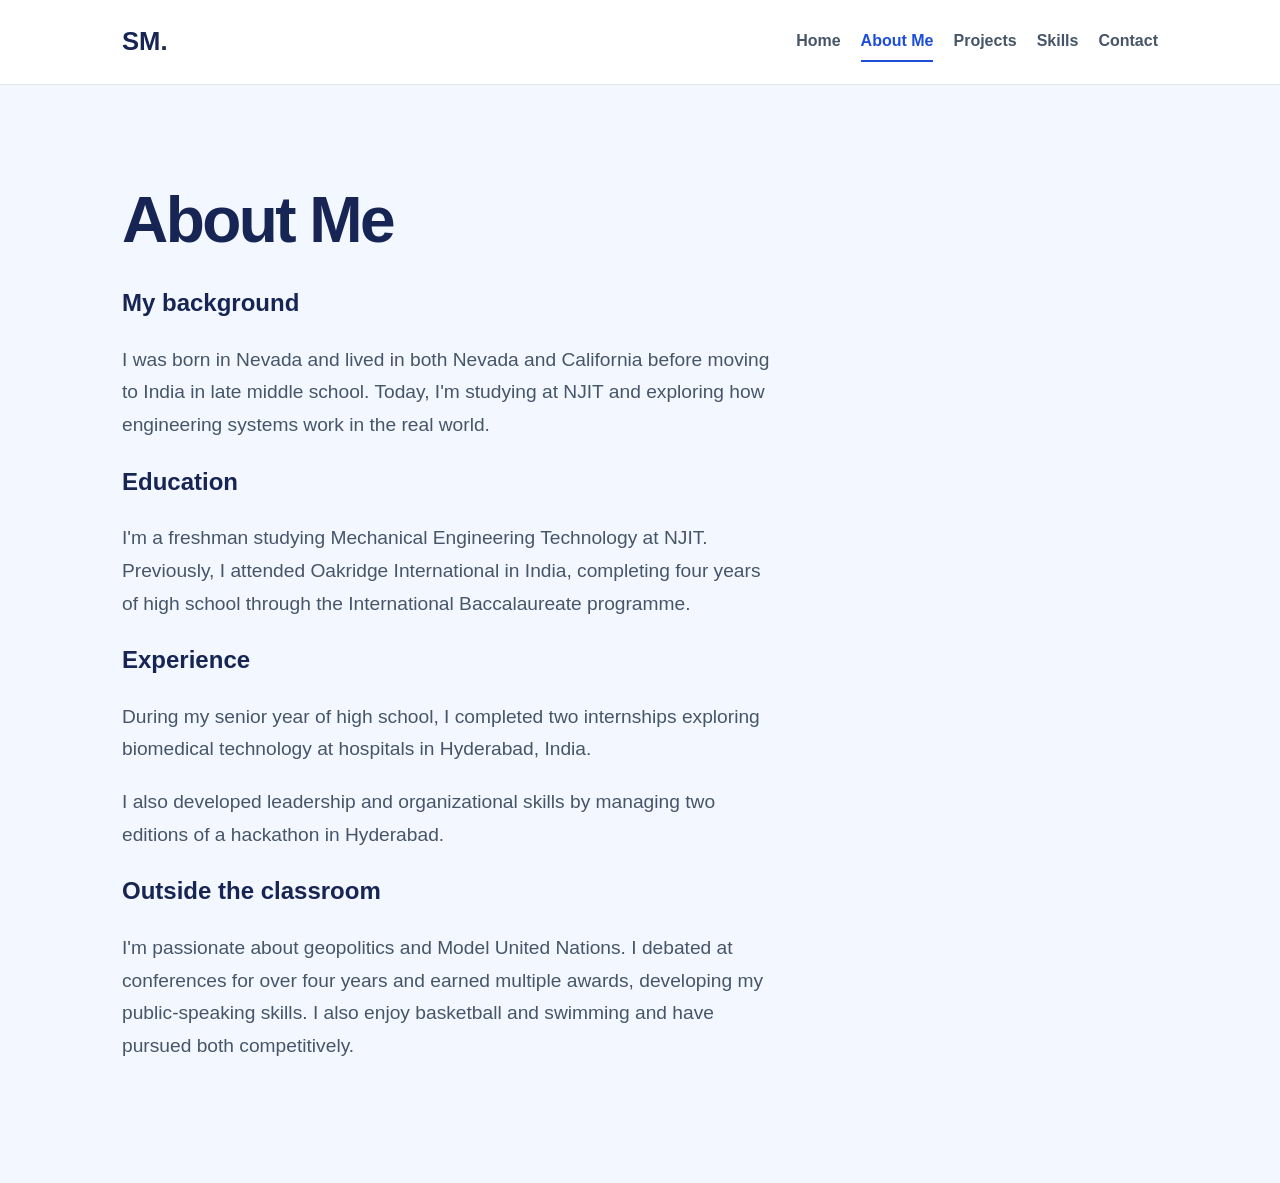
==== about.html @ 59343a07 "Build responsive portfolio website" ====
<!DOCTYPE html>
<html lang="en">
<head>
  <meta charset="UTF-8">
  <meta name="viewport" content="width=device-width, initial-scale=1.0">
  <title>About Me | Srikar Mattegunta</title>
  <link rel="stylesheet" href="styles.css">
  <script src="script.js" defer></script>
</head>
<body>
  <header class="site-header">
  <nav class="navbar" aria-label="Main navigation">
    <a class="logo" href="index.html"
       aria-label="Srikar Mattegunta home">SM.</a>
    <button
      class="menu-toggle"
      type="button"
      aria-controls="nav-links"
      aria-expanded="false"
    >
      <span aria-hidden="true">☰</span> Menu
    </button>

    <div class="nav-links" id="nav-links">
      <a href="index.html">Home</a>
      <a href="about.html" aria-current="page">About Me</a>
      <a href="projects.html">Projects</a>
      <a href="skills.html">Skills</a>
      <a href="contact.html">Contact</a>
    </div>
  </nav>
</header>
 <main>
  <h1>About Me</h1>

  <section>
    <h2>My background</h2>
    <p>
      I was born in Nevada and lived in both Nevada and California
      before moving to India in late middle school. Today, I'm
      studying at NJIT and exploring how engineering systems work
      in the real world.
    </p>
  </section>

  <section>
    <h2>Education</h2>
    <p>
      I'm a freshman studying Mechanical Engineering Technology
      at NJIT. Previously, I attended Oakridge International in
      India, completing four years of high school through the
      International Baccalaureate programme.
    </p>
  </section>

  <section>
    <h2>Experience</h2>
    <p>
      During my senior year of high school, I completed two
      internships exploring biomedical technology at hospitals
      in Hyderabad, India.
    </p>
    <p>
      I also developed leadership and organizational skills
      by managing two editions of a hackathon in Hyderabad.
    </p>
  </section>

  <section>
    <h2>Outside the classroom</h2>
    <p>
      I'm passionate about geopolitics and Model United Nations.
      I debated at conferences for over four years and earned
      multiple awards, developing my public-speaking skills.
      I also enjoy basketball and swimming and have pursued
      both competitively.
    </p>
  </section>
</main>
</body>
</html>
---- styles.css ----
/* Include padding and borders in element widths. */
* {
  box-sizing: border-box;
}

body {
  margin: 0;
  min-height: 100vh;
  background: #f3f7ff;
  color: #172554;
  font-family: Arial, Helvetica, sans-serif;
  line-height: 1.7;
}

/* Keep the content centered with room around it. */
main {
  max-width: 1100px;
  margin: 0 auto;
  padding: 100px 32px;
}

h1 {
  margin: 0 0 28px;
  font-size: 4rem;
  line-height: 1.1;
  letter-spacing: -0.04em;
}

p {
  max-width: 650px;
  margin: 0 0 20px;
  color: #475569;
  font-size: 1.2rem;
}

a {
  color: #1d4ed8;
}

a:hover {
  text-decoration-thickness: 3px;
}

a:focus-visible {
  outline: 3px solid #1d4ed8;
  outline-offset: 5px;
}

/* Adjust spacing and heading size on smaller screens. */
@media (max-width: 600px) {
  main {
    padding: 60px 24px;
  }

  h1 {
    font-size: 2.5rem;
  }
}
.site-header {
  background: #ffffff;
  border-bottom: 1px solid #dce5f2;
}

.navbar {
  max-width: 1100px;
  margin: 0 auto;
  padding: 20px 32px;
  display: flex;
  align-items: center;
  justify-content: space-between;
  flex-wrap: wrap;
  gap: 20px;
}

.logo {
  color: #172554;
  font-size: 1.6rem;
  font-weight: 700;
  text-decoration: none;
}

.nav-links {
  display: flex;
  flex-wrap: wrap;
  gap: 20px;
}

.nav-links a {
  padding: 6px 0;
  color: #475569;
  font-weight: 600;
  text-decoration: none;
  border-bottom: 2px solid transparent;
}

.nav-links a:hover,
.nav-links a[aria-current="page"] {
  color: #1d4ed8;
  border-bottom-color: #1d4ed8;
}

@media (max-width: 600px) {
  .navbar {
    padding: 16px 24px;
  }
}
.project-grid {
  display: grid;
  grid-template-columns: repeat(3, minmax(0, 1fr));
  gap: 24px;
  margin-top: 40px;
}

.project-card {
  padding: 28px;
  background: #ffffff;
  border: 1px solid #dce5f2;
  border-top: 4px solid #1d4ed8;
  border-radius: 16px;
  box-shadow: 0 8px 24px rgba(23, 37, 84, 0.06);
}

.project-card h2 {
  margin: 0 0 16px;
  font-size: 1.35rem;
  line-height: 1.3;
}

.project-card p {
  margin: 0;
  font-size: 1rem;
}

@media (max-width: 850px) {
  .project-grid {
    grid-template-columns: 1fr;
  }
}
.project-card img {
  display: block;
  width: 100%;
  aspect-ratio: 16 / 10;
  object-fit: contain;
  background: #f3f7ff;
  border-radius: 8px;
  margin-bottom: 20px;
}
.project-images {
  display: grid;
  grid-template-columns: repeat(2, minmax(0, 1fr));
  gap: 12px;
  margin-bottom: 20px;
}

.project-images img {
  margin: 0;
}

.email-link {
  display: inline-block;
  padding: 14px 24px;
  background: #1d4ed8;
  color: #ffffff;
  border-radius: 10px;
  font-weight: 700;
  text-decoration: none;
}

.email-link:hover {
  background: #1e40af;
}

.contact-note {
  margin-top: 20px;
  font-size: 0.95rem;
}


.menu-toggle {
  display: none;
  padding: 10px 16px;
  background: #ffffff;
  color: #172554;
  border: 1px solid #1d4ed8;
  border-radius: 8px;
  font: inherit;
  cursor: pointer;
}

.menu-toggle:focus-visible {
  outline: 3px solid #1d4ed8;
  outline-offset: 4px;
}

@media (max-width: 600px) {
  .navbar.menu-ready .menu-toggle {
    display: block;
  }

  .navbar.menu-ready .nav-links {
    display: none;
    flex-basis: 100%;
    flex-direction: column;
    align-items: flex-start;
    gap: 12px;
  }

  .navbar.menu-ready .nav-links.is-open {
    display: flex;
  }
}
.image-preview {
  width: 100%;
  padding: 0;
  border: 0;
  border-radius: 8px;
  background: transparent;
  cursor: zoom-in;
}

#image-dialog {
  width: min(1000px, calc(100vw - 32px));
  max-height: 90vh;
  padding: 20px;
  border: 0;
  border-radius: 16px;
  background: #ffffff;
}

#image-dialog::backdrop {
  background: rgba(15, 23, 42, 0.8);
}

#image-dialog form {
  display: flex;
  justify-content: flex-end;
}

#full-image {
  display: block;
  max-width: 100%;
  max-height: 70vh;
  width: auto;
  height: auto;
  margin: 16px auto 0;
}

.image-close {
  padding: 10px 18px;
  border: 0;
  border-radius: 8px;
  background: #1d4ed8;
  color: #ffffff;
  font: inherit;
  cursor: pointer;
}

.image-preview:focus-visible,
.image-close:focus-visible {
  outline: 3px solid #1d4ed8;
  outline-offset: 4px;
}
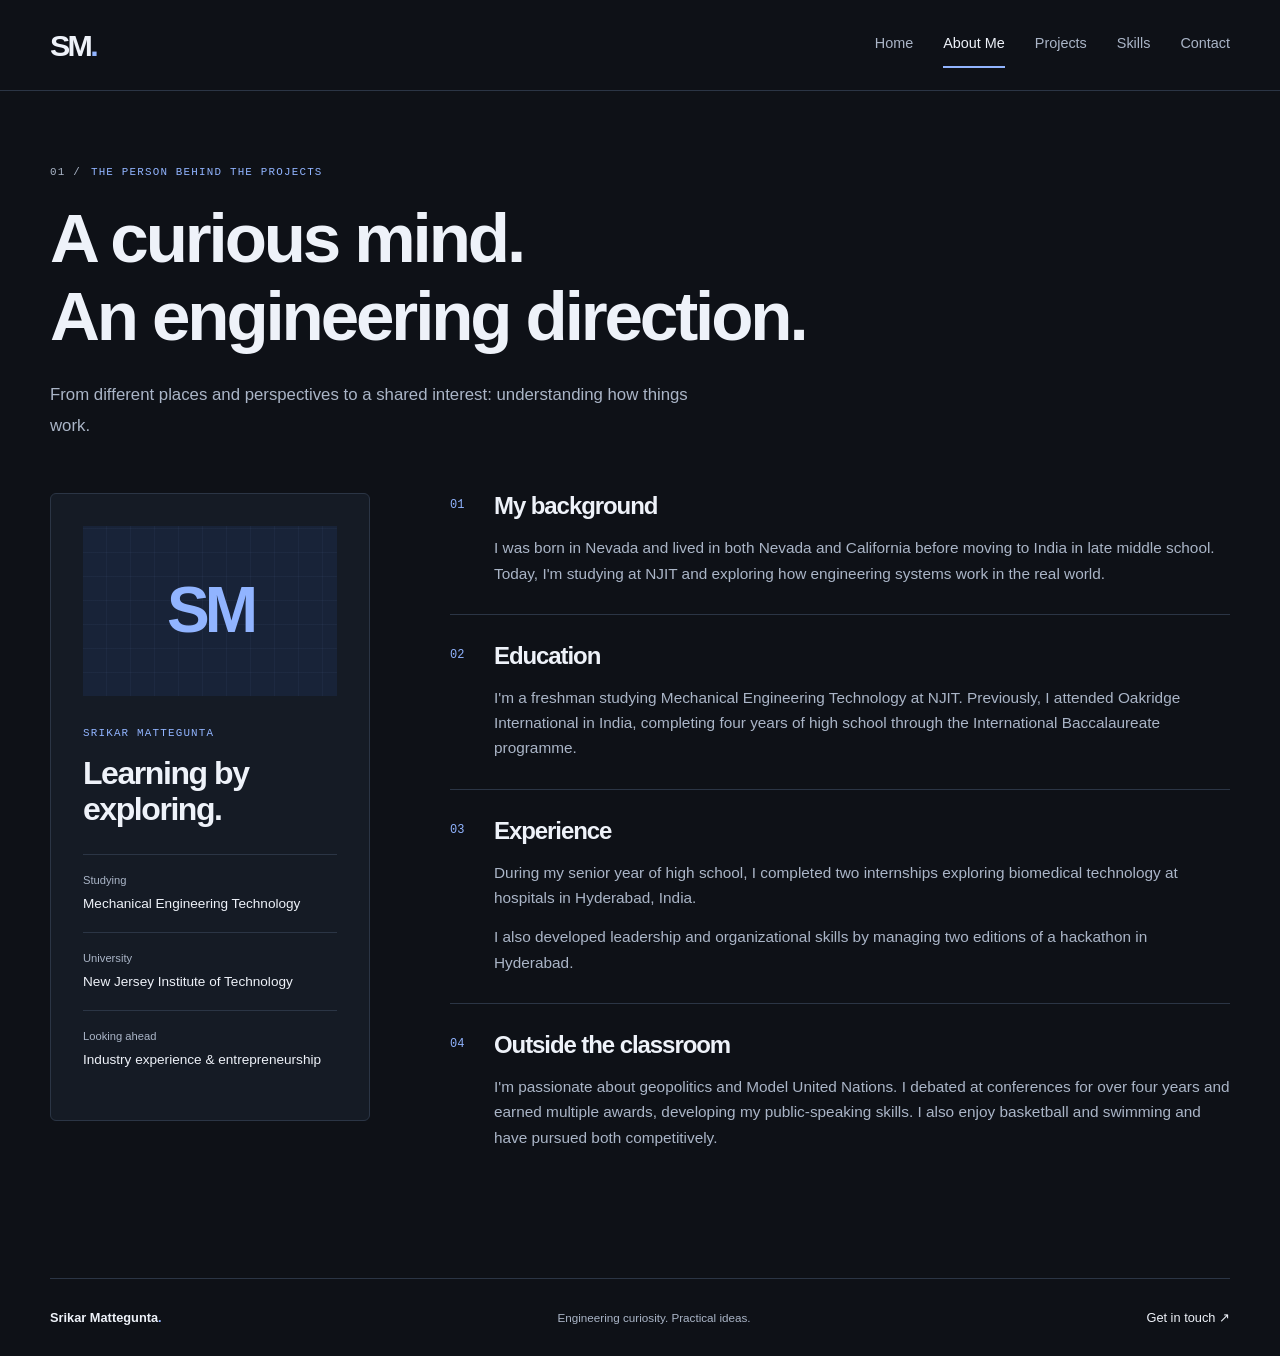
==== commit d6137305: "Redesign portfolio with dark engineering-inspired theme" ====
--- a/about.html
+++ b/about.html
@@ -3,79 +3,53 @@
 <head>
   <meta charset="UTF-8">
   <meta name="viewport" content="width=device-width, initial-scale=1.0">
+  <meta name="description" content="Srikar's background, education at NJIT, biomedical technology internships, leadership, and interests.">
   <title>About Me | Srikar Mattegunta</title>
   <link rel="stylesheet" href="styles.css">
   <script src="script.js" defer></script>
 </head>
 <body>
+  <a class="skip-link" href="#main">Skip to content</a>
   <header class="site-header">
-  <nav class="navbar" aria-label="Main navigation">
-    <a class="logo" href="index.html"
-       aria-label="Srikar Mattegunta home">SM.</a>
-    <button
-      class="menu-toggle"
-      type="button"
-      aria-controls="nav-links"
-      aria-expanded="false"
-    >
-      <span aria-hidden="true">☰</span> Menu
-    </button>
-
-    <div class="nav-links" id="nav-links">
-      <a href="index.html">Home</a>
-      <a href="about.html" aria-current="page">About Me</a>
-      <a href="projects.html">Projects</a>
-      <a href="skills.html">Skills</a>
-      <a href="contact.html">Contact</a>
+    <nav class="navbar wrap" aria-label="Main navigation">
+      <a class="logo" href="index.html" aria-label="Srikar Mattegunta home">SM<span>.</span></a>
+      <button class="menu-toggle" type="button" aria-controls="nav-links" aria-expanded="false">
+        <span aria-hidden="true">☰</span> Menu
+      </button>
+      <div class="nav-links" id="nav-links">
+        <a href="index.html">Home</a>
+        <a href="about.html" aria-current="page">About Me</a>
+        <a href="projects.html">Projects</a>
+        <a href="skills.html">Skills</a>
+        <a href="contact.html">Contact</a>
+      </div>
+    </nav>
+  </header>
+  <main id="main" class="wrap" tabindex="-1">
+    <header class="page-intro">
+      <p class="eyebrow"><span>01 /</span> THE PERSON BEHIND THE PROJECTS</p>
+      <h1>A curious mind.<br>An engineering direction.</h1>
+      <p class="lead">From different places and perspectives to a shared interest: understanding how things work.</p>
+    </header>
+    <div class="about-layout">
+      <aside class="profile-panel">
+        <div class="monogram" aria-hidden="true">SM<span>.</span></div>
+        <p class="eyebrow">SRIKAR MATTEGUNTA</p>
+        <h2>Learning by<br>exploring.</h2>
+        <dl><div><dt>Studying</dt><dd>Mechanical Engineering Technology</dd></div><div><dt>University</dt><dd>New Jersey Institute of Technology</dd></div><div><dt>Looking ahead</dt><dd>Industry experience &amp; entrepreneurship</dd></div></dl>
+      </aside>
+      <div class="story-list">
+        <section class="story"><span class="section-number" aria-hidden="true">01</span><div><h2>My background</h2><p>I was born in Nevada and lived in both Nevada and California before moving to India in late middle school. Today, I'm studying at NJIT and exploring how engineering systems work in the real world.</p></div></section>
+        <section class="story"><span class="section-number" aria-hidden="true">02</span><div><h2>Education</h2><p>I'm a freshman studying Mechanical Engineering Technology at NJIT. Previously, I attended Oakridge International in India, completing four years of high school through the International Baccalaureate programme.</p></div></section>
+        <section class="story"><span class="section-number" aria-hidden="true">03</span><div><h2>Experience</h2><p>During my senior year of high school, I completed two internships exploring biomedical technology at hospitals in Hyderabad, India.</p><p>I also developed leadership and organizational skills by managing two editions of a hackathon in Hyderabad.</p></div></section>
+        <section class="story"><span class="section-number" aria-hidden="true">04</span><div><h2>Outside the classroom</h2><p>I'm passionate about geopolitics and Model United Nations. I debated at conferences for over four years and earned multiple awards, developing my public-speaking skills. I also enjoy basketball and swimming and have pursued both competitively.</p></div></section>
+      </div>
     </div>
-  </nav>
-</header>
- <main>
-  <h1>About Me</h1>
-
-  <section>
-    <h2>My background</h2>
-    <p>
-      I was born in Nevada and lived in both Nevada and California
-      before moving to India in late middle school. Today, I'm
-      studying at NJIT and exploring how engineering systems work
-      in the real world.
-    </p>
-  </section>
-
-  <section>
-    <h2>Education</h2>
-    <p>
-      I'm a freshman studying Mechanical Engineering Technology
-      at NJIT. Previously, I attended Oakridge International in
-      India, completing four years of high school through the
-      International Baccalaureate programme.
-    </p>
-  </section>
-
-  <section>
-    <h2>Experience</h2>
-    <p>
-      During my senior year of high school, I completed two
-      internships exploring biomedical technology at hospitals
-      in Hyderabad, India.
-    </p>
-    <p>
-      I also developed leadership and organizational skills
-      by managing two editions of a hackathon in Hyderabad.
-    </p>
-  </section>
-
-  <section>
-    <h2>Outside the classroom</h2>
-    <p>
-      I'm passionate about geopolitics and Model United Nations.
-      I debated at conferences for over four years and earned
-      multiple awards, developing my public-speaking skills.
-      I also enjoy basketball and swimming and have pursued
-      both competitively.
-    </p>
-  </section>
-</main>
+  </main>
+  <footer class="site-footer wrap">
+    <a class="footer-name" href="index.html">Srikar Mattegunta<span>.</span></a>
+    <p>Engineering curiosity. Practical ideas.</p>
+    <a href="contact.html">Get in touch <span aria-hidden="true">↗</span></a>
+  </footer>
 </body>
 </html>
--- a/styles.css
+++ b/styles.css
@@ -1,262 +1,199 @@
-/* Include padding and borders in element widths. */
-* {
-  box-sizing: border-box;
+/* Shared design tokens keep all five pages visually consistent. */
+:root {
+  color-scheme: dark;
+  --bg: #0e1117;
+  --surface: #151b25;
+  --surface-raised: #1b2432;
+  --text: #eef2f9;
+  --muted: #aab5c7;
+  --accent: #91b4ff;
+  --line: #2b3545;
 }
-
-body {
-  margin: 0;
-  min-height: 100vh;
-  background: #f3f7ff;
-  color: #172554;
-  font-family: Arial, Helvetica, sans-serif;
-  line-height: 1.7;
+* { box-sizing: border-box; }
+html { scroll-padding-top: 2rem; }
+body { margin: 0; min-height: 100vh; background: var(--bg); color: var(--text); font-family: Arial, Helvetica, sans-serif; line-height: 1.65; }
+body:has(dialog[open]) { overflow: hidden; }
+.wrap { width: min(1180px, calc(100% - 96px)); margin-inline: auto; }
+main { min-height: calc(100vh - 210px); padding-bottom: 100px; }
+h1, h2, h3, p { margin: 0; }
+h1, h2, h3 { line-height: 1.12; letter-spacing: -.045em; }
+h1 { font-size: clamp(2.75rem, 5.4vw, 4.75rem); font-weight: 700; }
+h2 { font-size: clamp(1.7rem, 3vw, 2.6rem); }
+h3 { font-size: 1.2rem; letter-spacing: -.025em; }
+p { color: var(--muted); }
+a { color: var(--accent); text-underline-offset: 5px; }
+button { font: inherit; cursor: pointer; }
+img { display: block; max-width: 100%; }
+a, button { -webkit-tap-highlight-color: transparent; }
+:where(a, button):focus-visible { outline: 3px solid var(--accent); outline-offset: 5px; }
+main:focus { outline: none; }
+.accent, .logo span, .footer-name span { color: var(--accent); }
+.skip-link { position: fixed; top: 10px; left: 16px; z-index: 20; padding: 10px 18px; background: var(--text); color: var(--bg); transform: translateY(-180%); }
+.skip-link:focus { transform: translateY(0); }
+.site-header { border-bottom: 1px solid var(--line); }
+.navbar { min-height: 90px; display: flex; justify-content: space-between; align-items: center; gap: 28px; }
+.logo { color: var(--text); font-size: 1.9rem; line-height: 1; font-weight: 800; letter-spacing: -.09em; text-decoration: none; padding: 8px 0; }
+.nav-links { display: flex; align-items: center; gap: 30px; }
+.nav-links a { color: var(--muted); font-size: .9rem; text-decoration: none; padding: 10px 0; border-bottom: 2px solid transparent; }
+.nav-links a:hover, .nav-links a[aria-current="page"] { color: var(--text); border-bottom-color: var(--accent); }
+.menu-toggle { display: none; border: 1px solid var(--line); background: var(--surface); color: var(--text); border-radius: 5px; padding: 9px 14px; }
+.eyebrow { display: flex; align-items: center; gap: 10px; color: var(--accent); font-family: "SFMono-Regular", Consolas, monospace; font-size: .68rem; font-weight: 500; letter-spacing: .11em; line-height: 1.7; text-transform: uppercase; }
+.eyebrow > span { color: var(--muted); }
+.status-dot { flex: 0 0 7px; width: 7px; height: 7px; background: var(--accent); border-radius: 50%; box-shadow: 0 0 0 5px #91b4ff12; }
+.hero { display: grid; grid-template-columns: 1.15fr 1fr; align-items: center; gap: 65px; padding: 78px 0 64px; }
+.hero h1 { font-size: clamp(3.8rem, 6.8vw, 6rem); line-height: 1.02; margin: 26px 0 22px; letter-spacing: -.065em; }
+.hero-line { color: var(--text); font-size: clamp(1.25rem, 2.2vw, 1.8rem); letter-spacing: -.035em; margin-bottom: 18px; }
+.hero-line em { color: var(--accent); font-family: Georgia, serif; font-weight: 400; }
+.lead { max-width: 640px; font-size: 1.05rem; line-height: 1.85; }
+.hero .lead { max-width: 465px; font-size: .98rem; }
+.actions { display: flex; align-items: center; flex-wrap: wrap; gap: 24px; margin-top: 30px; }
+.button { display: inline-flex; justify-content: center; align-items: center; gap: 28px; padding: 13px 20px; background: var(--accent); color: #101b30; border: 1px solid var(--accent); border-radius: 4px; font-size: .87rem; font-weight: 700; text-decoration: none; }
+.button:hover { background: #bbd0ff; border-color: #bbd0ff; }
+.text-link { display: inline-flex; align-items: center; gap: 14px; color: var(--text); font-size: .87rem; font-weight: 600; text-decoration: none; }
+.text-link:hover { color: var(--accent); text-decoration: underline; }
+.blueprint { background: #131c2c; border: 1px solid #314361; border-radius: 8px; color: var(--accent); transform: rotate(2deg); box-shadow: 0 24px 70px #0003; overflow: hidden; }
+.blueprint-label, .blueprint-bottom { display: flex; justify-content: space-between; gap: 12px; padding: 18px 20px; font: .58rem/1.5 "SFMono-Regular", Consolas, monospace; letter-spacing: .08em; }
+.blueprint-label { border-bottom: 1px solid #314361; }
+.blueprint-bottom { border-top: 1px solid #314361; }
+.engineering-art { display: block; width: 100%; height: auto; }
+.intro-strip { display: grid; grid-template-columns: repeat(3, 1fr); border-block: 1px solid var(--line); padding: 22px 0; gap: 20px; }
+.intro-strip p { font-size: .78rem; }
+.intro-strip span { color: var(--accent); font: .7rem monospace; margin-right: 12px; }
+.selected-work { padding-top: 70px; }
+.section-heading { display: flex; justify-content: space-between; align-items: end; gap: 24px; margin-bottom: 30px; }
+.section-heading .eyebrow { margin-bottom: 13px; }
+.work-grid { display: grid; grid-template-columns: repeat(3, minmax(0, 1fr)); gap: 25px; }
+.work-card { min-width: 0; display: block; text-decoration: none; color: var(--text); }
+.work-image { display: flex; align-items: center; justify-content: center; height: 200px; padding: 22px; background: #dce3ef; border: 1px solid var(--line); border-radius: 5px; overflow: hidden; }
+.work-image img { width: 100%; height: 100%; object-fit: contain; transition: transform .2s ease; }
+.dark-image { background: #20252d; }
+.work-card:hover .work-image img { transform: scale(1.04); }
+.work-card:hover h3 { color: var(--accent); }
+.work-meta { display: flex; justify-content: space-between; color: var(--accent); font: .65rem/1.5 monospace; letter-spacing: .08em; padding: 20px 0 10px; }
+.work-card p { font-size: .85rem; margin-top: 9px; }
+.site-footer { display: flex; justify-content: space-between; align-items: center; gap: 20px; padding-block: 28px; border-top: 1px solid var(--line); }
+.site-footer a { color: var(--text); font-size: .8rem; text-decoration: none; }
+.site-footer a:hover { color: var(--accent); }
+.site-footer p { font-size: .73rem; }
+.footer-name { font-weight: 700; }
+.page-intro { padding: 72px 0 52px; }
+.page-intro h1 { margin: 19px 0 24px; }
+.about-layout { display: grid; grid-template-columns: 320px 1fr; align-items: start; gap: 80px; }
+.profile-panel { background: var(--surface); border: 1px solid var(--line); padding: 32px; border-radius: 6px; }
+.monogram { display: grid; place-items: center; width: 100%; aspect-ratio: 1.5; background: repeating-linear-gradient(0deg, transparent 0 23px, #91b4ff0b 23px 24px), repeating-linear-gradient(90deg, transparent 0 23px, #91b4ff0b 23px 24px), #182338; color: var(--accent); font-size: 4rem; font-weight: 800; letter-spacing: -.08em; margin-bottom: 28px; }
+.monogram span { display: none; }
+.profile-panel h2 { margin: 14px 0 26px; font-size: 2rem; }
+dl { margin: 0; }
+dl div { padding: 16px 0; border-top: 1px solid var(--line); }
+dt { color: var(--muted); font-size: .7rem; margin-bottom: 4px; }
+dd { margin: 0; font-size: .85rem; }
+.story { display: grid; grid-template-columns: 30px 1fr; gap: 14px; padding: 28px 0; border-top: 1px solid var(--line); }
+.story:first-child { padding-top: 0; border-top: 0; }
+.section-number { color: var(--accent); font: .75rem/2 monospace; }
+.story h2 { font-size: 1.5rem; margin-bottom: 15px; }
+.story p { font-size: .96rem; }
+.story p + p { margin-top: 14px; }
+.project-feature { display: grid; grid-template-columns: .85fr 1.4fr; gap: 50px; align-items: center; padding: 45px 0; border-top: 1px solid var(--line); scroll-margin-top: 30px; }
+.project-copy h2 { font-size: clamp(1.65rem, 3vw, 2.3rem); margin: 18px 0; }
+.project-copy p:not(.eyebrow) { font-size: .95rem; }
+.project-copy .project-note { margin-top: 16px; font-size: .8rem; }
+.image-hint { display: block; color: var(--accent); font-size: .75rem; margin-top: 23px; }
+.project-images { display: grid; grid-template-columns: repeat(2, minmax(0, 1fr)); gap: 14px; padding: 18px; background: var(--surface); border: 1px solid var(--line); border-radius: 6px; }
+.project-images img { width: 100%; height: 285px; object-fit: contain; padding: 8px; background: #242b36; border-radius: 3px; }
+.image-preview { position: relative; min-width: 0; padding: 0; border: 1px solid #46536a; border-radius: 4px; background: transparent; cursor: zoom-in; }
+.image-preview:hover { border-color: var(--accent); }
+#image-dialog { width: min(1100px, calc(100% - 32px)); max-height: 92vh; padding: 18px; border: 1px solid #4d5f7b; border-radius: 8px; background: var(--surface); color: var(--text); }
+#image-dialog::backdrop { background: #05080fe8; }
+#image-dialog form { display: flex; justify-content: flex-end; }
+#full-image { max-width: 100%; max-height: 72vh; width: auto; height: auto; margin: 18px auto 0; }
+.image-close { padding: 9px 18px; border: 1px solid var(--accent); border-radius: 4px; background: var(--accent); color: #101b30; font-weight: 600; }
+.image-close span { margin-left: 16px; }
+.skill-grid { display: grid; grid-template-columns: repeat(3, minmax(0, 1fr)); gap: 24px; }
+.skill-card { display: flex; flex-direction: column; align-items: start; background: var(--surface); border: 1px solid var(--line); border-radius: 6px; padding: 30px; }
+.skill-symbol { display: grid; place-items: center; width: 52px; height: 52px; margin-bottom: 32px; border: 1px solid #3e5273; color: var(--accent); font: 1.4rem monospace; border-radius: 5px; }
+.skill-card h2 { font-size: 1.5rem; margin: 14px 0; }
+.skill-card p:not(.eyebrow), .skill-card li { font-size: .9rem; }
+.skill-card ul { padding-left: 18px; margin: 25px 0 30px; color: var(--muted); }
+.skill-card li { padding: 7px 0; }
+.skill-card li::marker { color: var(--accent); }
+.skill-card .text-link { margin-top: auto; padding-top: 20px; border-top: 1px solid var(--line); width: 100%; font-size: .8rem; }
+.learning-note { border-left: 2px solid var(--accent); padding-left: 26px; margin-top: 60px; max-width: 710px; }
+.learning-note h2 { font-size: 1.65rem; margin: 12px 0; }
+.learning-note > p:last-child { font-size: .95rem; }
+.contact-panel { display: grid; grid-template-columns: 1.35fr 1fr; gap: 30px; padding: 50px; border: 1px solid var(--line); border-radius: 6px; background: var(--surface); }
+.contact-panel h2 { font-size: 3rem; margin: 22px 0; }
+.contact-email { display: inline-flex; align-items: center; gap: 30px; font-size: clamp(1.05rem, 2.6vw, 1.8rem); text-decoration: none; border-bottom: 1px solid var(--accent); padding-bottom: 10px; }
+.contact-email:hover { color: var(--text); }
+.contact-note { max-width: 390px; font-size: .8rem; margin-top: 20px; }
+.contact-art { display: grid; place-content: center; text-align: center; border-left: 1px solid var(--line); }
+.contact-art > span { font: 9rem/1 Georgia, serif; color: var(--accent); }
+.contact-art p { font: .6rem/1.5 monospace; letter-spacing: .08em; margin-top: 22px; }
+.contact-bottom { display: flex; justify-content: space-between; gap: 24px; margin-top: 30px; }
+.contact-bottom p { font-size: .85rem; }
+/* Tablet layout: keep images and text readable as columns narrow. */
+@media (max-width: 960px) {
+  .wrap { width: calc(100% - 56px); }
+  .hero { gap: 30px; }
+  .hero h1 { font-size: 4rem; }
+  .hero .eyebrow { font-size: .6rem; }
+  .actions { gap: 17px; }
+  .blueprint-label, .blueprint-bottom { padding: 15px 12px; font-size: .48rem; }
+  .about-layout { grid-template-columns: 260px 1fr; gap: 36px; }
+  .project-feature { grid-template-columns: 1fr; gap: 24px; }
+  .project-copy { max-width: 650px; }
+  .project-images img { height: 310px; }
+  .skill-grid { gap: 14px; }
+  .skill-card { padding: 22px; }
+  .work-grid { gap: 16px; }
+  .work-image { height: 160px; padding: 14px; }
+  .contact-panel { padding: 32px; }
 }
-
-/* Keep the content centered with room around it. */
-main {
-  max-width: 1100px;
-  margin: 0 auto;
-  padding: 100px 32px;
+@media (max-width: 720px) {
+  .hero { grid-template-columns: 1fr; padding-top: 45px; }
+  .hero h1 { font-size: clamp(3.5rem, 10vw, 5rem); }
+  .hero .lead { max-width: 580px; }
+  .blueprint { max-width: 440px; width: 100%; margin: 18px auto 0; transform: rotate(0); }
+  .blueprint-label, .blueprint-bottom { font-size: .58rem; }
+  .intro-strip { grid-template-columns: 1fr; gap: 9px; }
+  .work-grid, .skill-grid, .about-layout { grid-template-columns: 1fr; }
+  .work-image { height: 240px; padding: 25px; }
+  .work-grid { gap: 35px; }
+  .profile-panel { display: none; }
+  .skill-grid { gap: 20px; }
+  .skill-card { padding: 28px; }
+  .contact-panel { grid-template-columns: 1fr; }
+  .contact-art { display: none; }
+  .contact-bottom { flex-direction: column; gap: 10px; }
+  .site-footer { flex-wrap: wrap; }
 }
-
-h1 {
-  margin: 0 0 28px;
-  font-size: 4rem;
-  line-height: 1.1;
-  letter-spacing: -0.04em;
+/* Navigation stays visible without JavaScript; enhanced menu collapses on phones. */
+@media (max-width: 600px) {
+  .wrap { width: calc(100% - 40px); }
+  .navbar { min-height: 76px; flex-wrap: wrap; gap: 0; padding-block: 16px; }
+  .navbar.menu-ready .menu-toggle { display: block; }
+  .nav-links { width: 100%; flex-wrap: wrap; gap: 16px; margin-top: 16px; }
+  .navbar.menu-ready .nav-links { display: none; flex-direction: column; align-items: stretch; gap: 2px; border-top: 1px solid var(--line); padding-top: 10px; }
+  .navbar.menu-ready .nav-links.is-open { display: flex; }
+  .nav-links a { padding: 11px 6px; }
+  main { padding-bottom: 65px; }
+  .hero { padding-bottom: 38px; }
+  .hero .eyebrow { font-size: .62rem; letter-spacing: .06em; }
+  .hero-line { font-size: 1.4rem; }
+  .hero h1 { margin-top: 22px; }
+  .lead { font-size: 1rem; }
+  .actions { gap: 22px; }
+  .selected-work { padding-top: 45px; }
+  .section-heading { align-items: start; flex-direction: column; gap: 18px; }
+  .page-intro { padding: 45px 0 35px; }
+  .page-intro h1 { font-size: clamp(2.4rem, 9vw, 3.3rem); }
+  .project-feature { padding: 32px 0; }
+  .project-images { gap: 10px; padding: 10px; }
+  .project-images img { height: 195px; padding: 4px; }
+  .contact-panel { padding: 25px 20px; }
+  .contact-email { gap: 16px; }
+  .site-footer { align-items: start; flex-direction: column; gap: 10px; }
+  .story { grid-template-columns: 24px 1fr; gap: 10px; }
 }
-
-p {
-  max-width: 650px;
-  margin: 0 0 20px;
-  color: #475569;
-  font-size: 1.2rem;
+@media (prefers-reduced-motion: reduce) {
+  *, *::before, *::after { transition: none !important; scroll-behavior: auto !important; }
 }
-
-a {
-  color: #1d4ed8;
-}
-
-a:hover {
-  text-decoration-thickness: 3px;
-}
-
-a:focus-visible {
-  outline: 3px solid #1d4ed8;
-  outline-offset: 5px;
-}
-
-/* Adjust spacing and heading size on smaller screens. */
-@media (max-width: 600px) {
-  main {
-    padding: 60px 24px;
-  }
-
-  h1 {
-    font-size: 2.5rem;
-  }
-}
-.site-header {
-  background: #ffffff;
-  border-bottom: 1px solid #dce5f2;
-}
-
-.navbar {
-  max-width: 1100px;
-  margin: 0 auto;
-  padding: 20px 32px;
-  display: flex;
-  align-items: center;
-  justify-content: space-between;
-  flex-wrap: wrap;
-  gap: 20px;
-}
-
-.logo {
-  color: #172554;
-  font-size: 1.6rem;
-  font-weight: 700;
-  text-decoration: none;
-}
-
-.nav-links {
-  display: flex;
-  flex-wrap: wrap;
-  gap: 20px;
-}
-
-.nav-links a {
-  padding: 6px 0;
-  color: #475569;
-  font-weight: 600;
-  text-decoration: none;
-  border-bottom: 2px solid transparent;
-}
-
-.nav-links a:hover,
-.nav-links a[aria-current="page"] {
-  color: #1d4ed8;
-  border-bottom-color: #1d4ed8;
-}
-
-@media (max-width: 600px) {
-  .navbar {
-    padding: 16px 24px;
-  }
-}
-.project-grid {
-  display: grid;
-  grid-template-columns: repeat(3, minmax(0, 1fr));
-  gap: 24px;
-  margin-top: 40px;
-}
-
-.project-card {
-  padding: 28px;
-  background: #ffffff;
-  border: 1px solid #dce5f2;
-  border-top: 4px solid #1d4ed8;
-  border-radius: 16px;
-  box-shadow: 0 8px 24px rgba(23, 37, 84, 0.06);
-}
-
-.project-card h2 {
-  margin: 0 0 16px;
-  font-size: 1.35rem;
-  line-height: 1.3;
-}
-
-.project-card p {
-  margin: 0;
-  font-size: 1rem;
-}
-
-@media (max-width: 850px) {
-  .project-grid {
-    grid-template-columns: 1fr;
-  }
-}
-.project-card img {
-  display: block;
-  width: 100%;
-  aspect-ratio: 16 / 10;
-  object-fit: contain;
-  background: #f3f7ff;
-  border-radius: 8px;
-  margin-bottom: 20px;
-}
-.project-images {
-  display: grid;
-  grid-template-columns: repeat(2, minmax(0, 1fr));
-  gap: 12px;
-  margin-bottom: 20px;
-}
-
-.project-images img {
-  margin: 0;
-}
-
-.email-link {
-  display: inline-block;
-  padding: 14px 24px;
-  background: #1d4ed8;
-  color: #ffffff;
-  border-radius: 10px;
-  font-weight: 700;
-  text-decoration: none;
-}
-
-.email-link:hover {
-  background: #1e40af;
-}
-
-.contact-note {
-  margin-top: 20px;
-  font-size: 0.95rem;
-}
-
-
-.menu-toggle {
-  display: none;
-  padding: 10px 16px;
-  background: #ffffff;
-  color: #172554;
-  border: 1px solid #1d4ed8;
-  border-radius: 8px;
-  font: inherit;
-  cursor: pointer;
-}
-
-.menu-toggle:focus-visible {
-  outline: 3px solid #1d4ed8;
-  outline-offset: 4px;
-}
-
-@media (max-width: 600px) {
-  .navbar.menu-ready .menu-toggle {
-    display: block;
-  }
-
-  .navbar.menu-ready .nav-links {
-    display: none;
-    flex-basis: 100%;
-    flex-direction: column;
-    align-items: flex-start;
-    gap: 12px;
-  }
-
-  .navbar.menu-ready .nav-links.is-open {
-    display: flex;
-  }
-}
-.image-preview {
-  width: 100%;
-  padding: 0;
-  border: 0;
-  border-radius: 8px;
-  background: transparent;
-  cursor: zoom-in;
-}
-
-#image-dialog {
-  width: min(1000px, calc(100vw - 32px));
-  max-height: 90vh;
-  padding: 20px;
-  border: 0;
-  border-radius: 16px;
-  background: #ffffff;
-}
-
-#image-dialog::backdrop {
-  background: rgba(15, 23, 42, 0.8);
-}
-
-#image-dialog form {
-  display: flex;
-  justify-content: flex-end;
-}
-
-#full-image {
-  display: block;
-  max-width: 100%;
-  max-height: 70vh;
-  width: auto;
-  height: auto;
-  margin: 16px auto 0;
-}
-
-.image-close {
-  padding: 10px 18px;
-  border: 0;
-  border-radius: 8px;
-  background: #1d4ed8;
-  color: #ffffff;
-  font: inherit;
-  cursor: pointer;
-}
-
-.image-preview:focus-visible,
-.image-close:focus-visible {
-  outline: 3px solid #1d4ed8;
-  outline-offset: 4px;
-}
